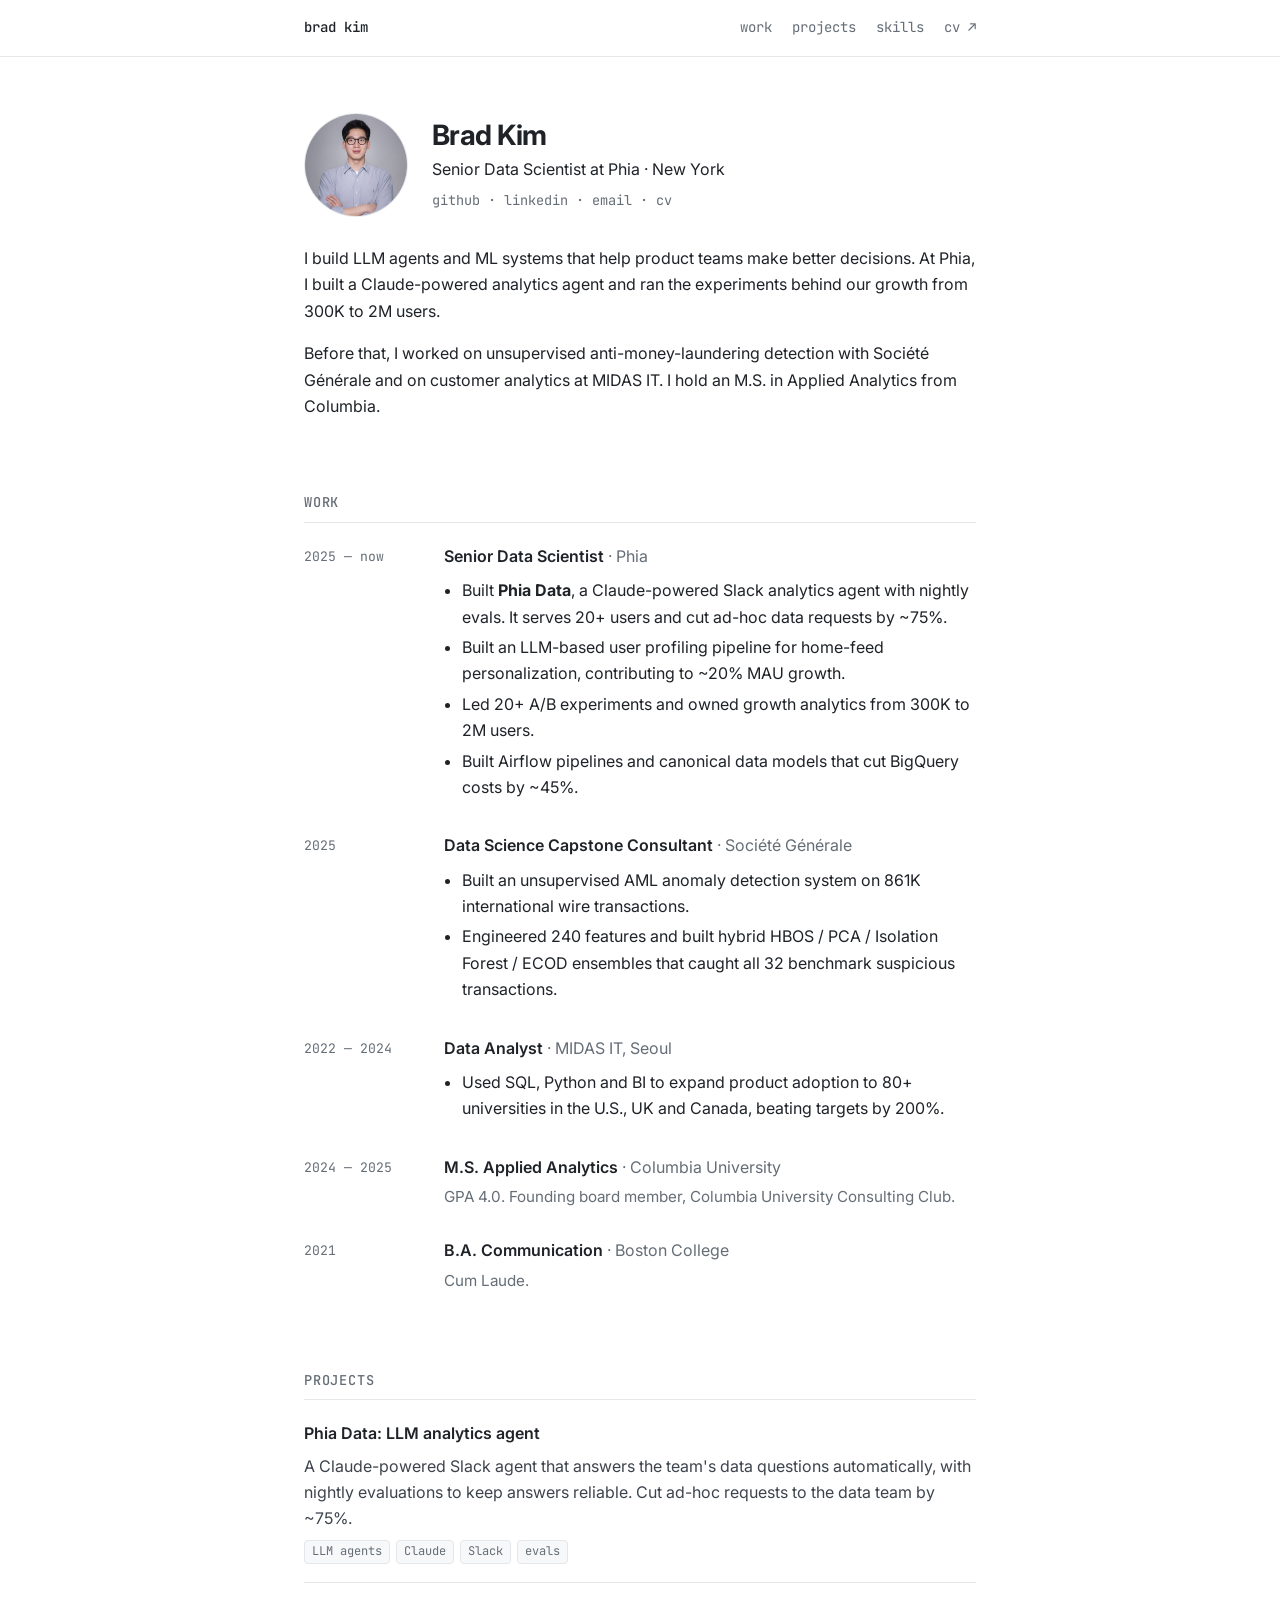
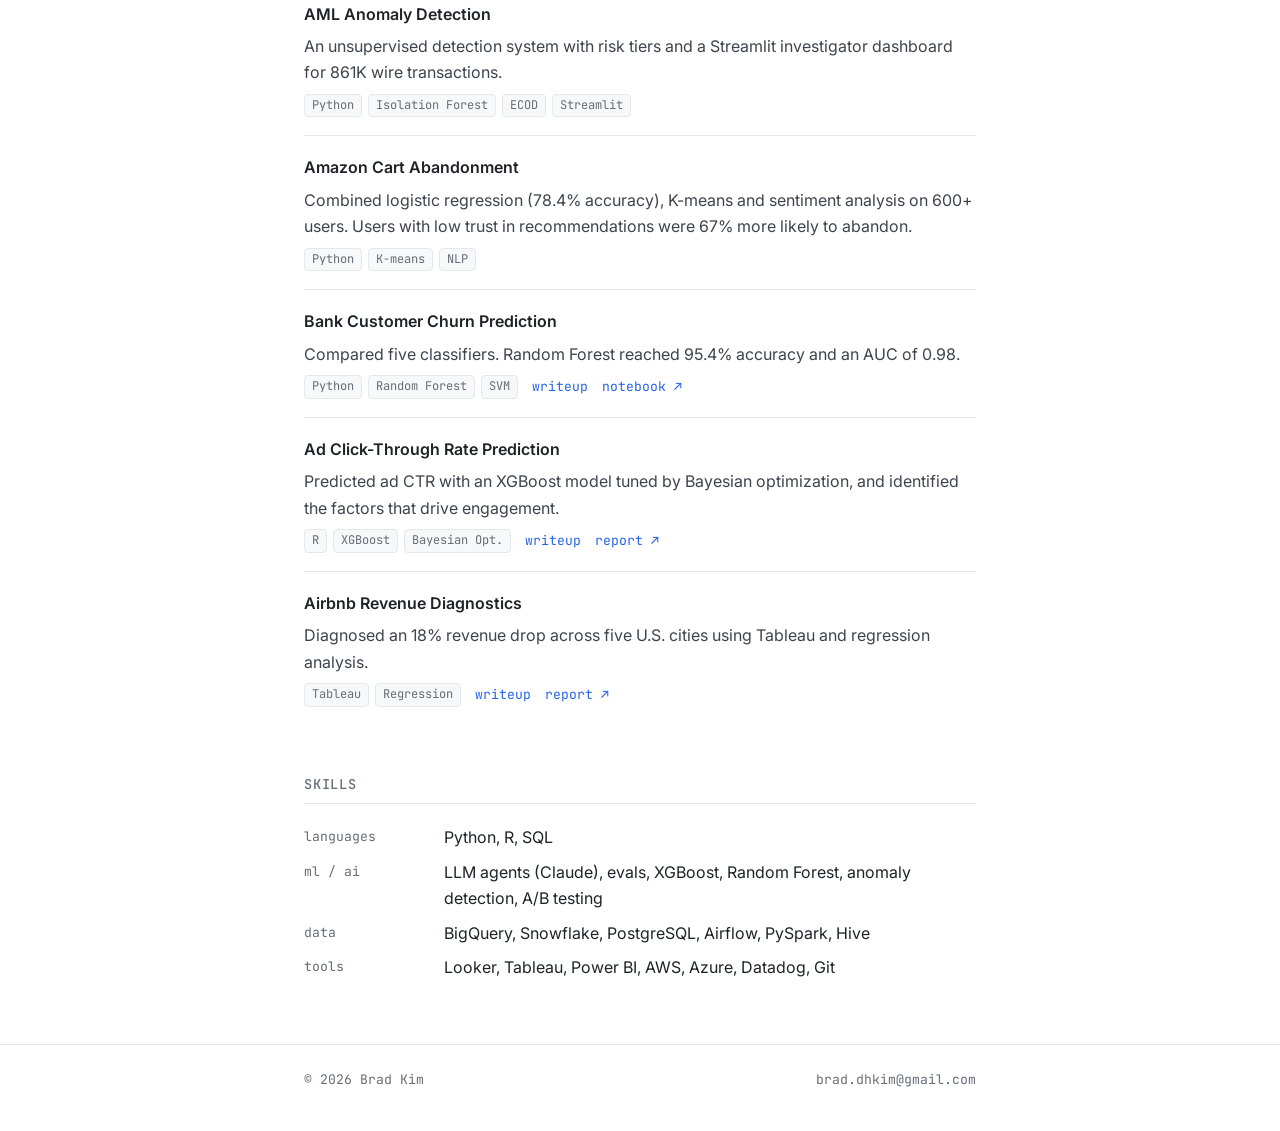
==== index.html @ bff3ca35 "Redesign site as research-minimal static HTML Replace the R Markdown site with plain HTML/CSS: a tex" ====
<!DOCTYPE html>
<html lang="en">
<head>
  <meta charset="UTF-8">
  <meta name="viewport" content="width=device-width, initial-scale=1.0">
  <title>Brad Kim</title>
  <meta name="description" content="Brad Kim is a Senior Data Scientist at Phia in New York, building LLM agents and ML systems for product growth.">
  <meta property="og:title" content="Brad Kim">
  <meta property="og:description" content="Senior Data Scientist at Phia. LLM agents, ML systems and experimentation.">
  <meta property="og:image" content="https://brad-kim.com/images/brad.jpg">
  <meta property="og:url" content="https://brad-kim.com/">
  <link rel="preconnect" href="https://fonts.googleapis.com">
  <link rel="preconnect" href="https://fonts.gstatic.com" crossorigin>
  <link href="https://fonts.googleapis.com/css2?family=Inter:wght@400;500;600;700&family=JetBrains+Mono:wght@400;500&display=swap" rel="stylesheet">
  <link rel="stylesheet" href="assets/style.css">
</head>
<body>

  <nav class="nav">
    <div class="container nav-inner">
      <a href="#" class="nav-logo">brad kim</a>
      <div class="nav-links">
        <a href="#work">work</a>
        <a href="#projects">projects</a>
        <a href="#skills">skills</a>
        <a href="files/Resume_BradKim.pdf" target="_blank" rel="noopener" class="nav-cta">cv ↗</a>
      </div>
    </div>
  </nav>

  <main class="container">

    <header class="intro">
      <div class="profile">
        <img src="images/brad.jpg" alt="Brad Kim">
        <div>
          <h1>Brad Kim</h1>
          <div class="role">Senior Data Scientist at Phia · New York</div>
          <div class="links">
            <a href="https://github.com/bradkim00" target="_blank" rel="noopener">github</a> ·
            <a href="https://www.linkedin.com/in/bradkim0/" target="_blank" rel="noopener">linkedin</a> ·
            <a href="mailto:brad.dhkim@gmail.com">email</a> ·
            <a href="files/Resume_BradKim.pdf" target="_blank" rel="noopener">cv</a>
          </div>
        </div>
      </div>

      <p>
        I build LLM agents and ML systems that help product teams make better decisions.
        At Phia, I built a Claude-powered analytics agent and ran the experiments behind
        our growth from 300K to 2M users.
      </p>
      <p>
        Before that, I worked on unsupervised anti-money-laundering detection with
        Société Générale and on customer analytics at MIDAS IT. I hold an M.S. in
        Applied Analytics from Columbia.
      </p>
    </header>

    <section id="work">
      <h2>Work</h2>

      <div class="entry">
        <div class="when">2025 — now</div>
        <div>
          <h3>Senior Data Scientist <span class="org">· Phia</span></h3>
          <ul>
            <li>Built <strong>Phia Data</strong>, a Claude-powered Slack analytics agent with nightly evals. It serves 20+ users and cut ad-hoc data requests by ~75%.</li>
            <li>Built an LLM-based user profiling pipeline for home-feed personalization, contributing to ~20% MAU growth.</li>
            <li>Led 20+ A/B experiments and owned growth analytics from 300K to 2M users.</li>
            <li>Built Airflow pipelines and canonical data models that cut BigQuery costs by ~45%.</li>
          </ul>
        </div>
      </div>

      <div class="entry">
        <div class="when">2025</div>
        <div>
          <h3>Data Science Capstone Consultant <span class="org">· Société Générale</span></h3>
          <ul>
            <li>Built an unsupervised AML anomaly detection system on 861K international wire transactions.</li>
            <li>Engineered 240 features and built hybrid HBOS / PCA / Isolation Forest / ECOD ensembles that caught all 32 benchmark suspicious transactions.</li>
          </ul>
        </div>
      </div>

      <div class="entry">
        <div class="when">2022 — 2024</div>
        <div>
          <h3>Data Analyst <span class="org">· MIDAS IT, Seoul</span></h3>
          <ul>
            <li>Used SQL, Python and BI to expand product adoption to 80+ universities in the U.S., UK and Canada, beating targets by 200%.</li>
          </ul>
        </div>
      </div>

      <div class="entry">
        <div class="when">2024 — 2025</div>
        <div>
          <h3>M.S. Applied Analytics <span class="org">· Columbia University</span></h3>
          <p class="note">GPA 4.0. Founding board member, Columbia University Consulting Club.</p>
        </div>
      </div>

      <div class="entry">
        <div class="when">2021</div>
        <div>
          <h3>B.A. Communication <span class="org">· Boston College</span></h3>
          <p class="note">Cum Laude.</p>
        </div>
      </div>
    </section>

    <section id="projects">
      <h2>Projects</h2>

      <div class="project">
        <div class="project-head"><h3>Phia Data: LLM analytics agent</h3></div>
        <p>A Claude-powered Slack agent that answers the team's data questions automatically, with nightly evaluations to keep answers reliable. Cut ad-hoc requests to the data team by ~75%.</p>
        <div class="meta"><div class="tags"><span class="tag">LLM agents</span><span class="tag">Claude</span><span class="tag">Slack</span><span class="tag">evals</span></div></div>
      </div>

      <div class="project">
        <div class="project-head"><h3>AML Anomaly Detection</h3></div>
        <p>An unsupervised detection system with risk tiers and a Streamlit investigator dashboard for 861K wire transactions.</p>
        <div class="meta"><div class="tags"><span class="tag">Python</span><span class="tag">Isolation Forest</span><span class="tag">ECOD</span><span class="tag">Streamlit</span></div></div>
      </div>

      <div class="project">
        <div class="project-head"><h3>Amazon Cart Abandonment</h3></div>
        <p>Combined logistic regression (78.4% accuracy), K-means and sentiment analysis on 600+ users. Users with low trust in recommendations were 67% more likely to abandon.</p>
        <div class="meta"><div class="tags"><span class="tag">Python</span><span class="tag">K-means</span><span class="tag">NLP</span></div></div>
      </div>

      <div class="project">
        <div class="project-head"><h3><a href="projects/bank-churn.html">Bank Customer Churn Prediction</a></h3></div>
        <p>Compared five classifiers. Random Forest reached 95.4% accuracy and an AUC of 0.98.</p>
        <div class="meta">
          <div class="tags"><span class="tag">Python</span><span class="tag">Random Forest</span><span class="tag">SVM</span></div>
          <a href="projects/bank-churn.html">writeup</a>
          <a href="https://nbviewer.org/github/bradkim00/daehwankim96.github.io/blob/main/files/Bank_Churn_Rate.ipynb" target="_blank" rel="noopener">notebook ↗</a>
        </div>
      </div>

      <div class="project">
        <div class="project-head"><h3><a href="projects/ctr-prediction.html">Ad Click-Through Rate Prediction</a></h3></div>
        <p>Predicted ad CTR with an XGBoost model tuned by Bayesian optimization, and identified the factors that drive engagement.</p>
        <div class="meta">
          <div class="tags"><span class="tag">R</span><span class="tag">XGBoost</span><span class="tag">Bayesian Opt.</span></div>
          <a href="projects/ctr-prediction.html">writeup</a>
          <a href="files/PAC_Dae-Hwan-Kim.html" target="_blank" rel="noopener">report ↗</a>
        </div>
      </div>

      <div class="project">
        <div class="project-head"><h3><a href="projects/airbnb-revboost.html">Airbnb Revenue Diagnostics</a></h3></div>
        <p>Diagnosed an 18% revenue drop across five U.S. cities using Tableau and regression analysis.</p>
        <div class="meta">
          <div class="tags"><span class="tag">Tableau</span><span class="tag">Regression</span></div>
          <a href="projects/airbnb-revboost.html">writeup</a>
          <a href="files/Revboost.pdf" target="_blank" rel="noopener">report ↗</a>
        </div>
      </div>
    </section>

    <section id="skills">
      <h2>Skills</h2>
      <dl class="skills">
        <dt>languages</dt><dd>Python, R, SQL</dd>
        <dt>ml / ai</dt><dd>LLM agents (Claude), evals, XGBoost, Random Forest, anomaly detection, A/B testing</dd>
        <dt>data</dt><dd>BigQuery, Snowflake, PostgreSQL, Airflow, PySpark, Hive</dd>
        <dt>tools</dt><dd>Looker, Tableau, Power BI, AWS, Azure, Datadog, Git</dd>
      </dl>
    </section>
  </main>

  <footer>
    <div class="container footer-inner">
      <div>© 2026 Brad Kim</div>
      <div><a href="mailto:brad.dhkim@gmail.com">brad.dhkim@gmail.com</a></div>
    </div>
  </footer>

</body>
</html>
---- assets/style.css ----
/* ---------- Tokens ---------- */
:root {
  --bg: #ffffff;
  --text: #1f2328;
  --text-muted: #656d76;
  --border: #e5e7eb;
  --bg-soft: #f6f8fa;
  --accent: #2563eb;
  --max: 720px;
  --font: "Inter", -apple-system, BlinkMacSystemFont, "Segoe UI", Roboto, sans-serif;
  --mono: "JetBrains Mono", ui-monospace, SFMono-Regular, Menlo, monospace;
}

*, *::before, *::after { box-sizing: border-box; }

body {
  margin: 0;
  font-family: var(--font);
  font-size: 16px;
  line-height: 1.65;
  color: var(--text);
  background: var(--bg);
  -webkit-font-smoothing: antialiased;
}

img { max-width: 100%; display: block; }
a { color: var(--accent); text-decoration: none; }
a:hover { text-decoration: underline; text-underline-offset: 3px; }

.container { max-width: var(--max); margin: 0 auto; padding: 0 24px; }

/* ---------- Nav ---------- */
.nav { border-bottom: 1px solid var(--border); }
.nav-inner {
  display: flex;
  align-items: center;
  justify-content: space-between;
  height: 56px;
  font-family: var(--mono);
  font-size: 0.875rem;
}
.nav-logo { color: var(--text); font-weight: 500; }
.nav-logo:hover { text-decoration: none; }
.nav-links { display: flex; gap: 20px; }
.nav-links a { color: var(--text-muted); }
.nav-links a:hover { color: var(--text); text-decoration: none; }

/* ---------- Intro ---------- */
.intro { padding: 56px 0 8px; }
.profile { display: flex; gap: 24px; align-items: center; margin-bottom: 28px; }
.profile img {
  width: 104px;
  height: 104px;
  border-radius: 50%;
  object-fit: cover;
  object-position: center 20%;
  border: 1px solid var(--border);
  flex-shrink: 0;
}
.profile h1 { margin: 0; font-size: 1.75rem; letter-spacing: -0.02em; line-height: 1.2; }
.profile .role { margin-top: 4px; }
.profile .links {
  margin-top: 6px;
  font-family: var(--mono);
  font-size: 0.85rem;
  color: var(--text-muted);
}
.profile .links a { color: var(--text-muted); }
.profile .links a:hover { color: var(--accent); }
.intro p { margin: 0 0 16px; }

/* ---------- Sections ---------- */
section { padding-top: 48px; }
h2 {
  font-size: 0.85rem;
  font-family: var(--mono);
  font-weight: 500;
  text-transform: uppercase;
  letter-spacing: 0.06em;
  color: var(--text-muted);
  margin: 0 0 20px;
  padding-bottom: 8px;
  border-bottom: 1px solid var(--border);
}

/* ---------- Work ---------- */
.entry {
  display: grid;
  grid-template-columns: 120px 1fr;
  gap: 20px;
  margin-bottom: 28px;
}
.entry .when {
  font-family: var(--mono);
  font-size: 0.82rem;
  color: var(--text-muted);
  padding-top: 3px;
}
.entry h3 { margin: 0; font-size: 1rem; font-weight: 600; }
.entry h3 .org { font-weight: 400; color: var(--text-muted); }
.entry ul { margin: 8px 0 0; padding-left: 18px; }
.entry li { margin-bottom: 4px; }
.entry .note { margin: 4px 0 0; color: var(--text-muted); font-size: 0.95rem; }

/* ---------- Projects ---------- */
.project { padding: 18px 0; border-bottom: 1px solid var(--border); }
.project:first-of-type { padding-top: 0; }
.project:last-child { border-bottom: 0; }
.project-head {
  display: flex;
  justify-content: space-between;
  align-items: baseline;
  gap: 16px;
}
.project h3 { margin: 0; font-size: 1rem; font-weight: 600; }
.project h3 a { color: var(--text); }
.project h3 a:hover { color: var(--accent); }
.project .year { font-family: var(--mono); font-size: 0.82rem; color: var(--text-muted); flex-shrink: 0; }
.project p { margin: 6px 0 8px; color: #3d444d; }
.project .meta { display: flex; flex-wrap: wrap; align-items: center; gap: 6px 14px; }
.project .meta > a { font-family: var(--mono); font-size: 0.82rem; }

.tags { display: flex; flex-wrap: wrap; gap: 6px; }
.tag {
  font-family: var(--mono);
  font-size: 0.75rem;
  padding: 1px 7px;
  border-radius: 4px;
  background: var(--bg-soft);
  border: 1px solid var(--border);
  color: var(--text-muted);
}

/* ---------- Skills ---------- */
.skills { margin: 0; display: grid; grid-template-columns: 120px 1fr; gap: 8px 20px; }
.skills dt { font-family: var(--mono); font-size: 0.82rem; color: var(--text-muted); padding-top: 2px; }
.skills dd { margin: 0; }

/* ---------- Footer ---------- */
footer {
  margin-top: 64px;
  padding: 24px 0 40px;
  border-top: 1px solid var(--border);
  font-family: var(--mono);
  font-size: 0.82rem;
  color: var(--text-muted);
}
.footer-inner { display: flex; justify-content: space-between; gap: 16px; }
footer a { color: var(--text-muted); }

/* ---------- Project detail page ---------- */
.article { max-width: var(--max); margin: 0 auto; padding: 40px 24px 0; }
.back { font-family: var(--mono); font-size: 0.85rem; color: var(--text-muted); }
.article h1 { font-size: 1.9rem; line-height: 1.2; letter-spacing: -0.02em; margin: 20px 0 8px; }
.article .subtitle { font-size: 1.05rem; color: var(--text-muted); margin: 0 0 16px; }
.article h2 { margin-top: 40px; }
.article figure { margin: 28px 0; }
.article figure img { border: 1px solid var(--border); border-radius: 6px; margin: 0 auto; }
.article figcaption {
  text-align: center;
  font-family: var(--mono);
  font-size: 0.8rem;
  color: var(--text-muted);
  margin-top: 8px;
}
.article code {
  font-family: var(--mono);
  font-size: 0.85em;
  background: var(--bg-soft);
  border: 1px solid var(--border);
  padding: 1px 5px;
  border-radius: 4px;
}
.highlight {
  margin: 24px 0;
  padding: 14px 18px;
  background: var(--bg-soft);
  border: 1px solid var(--border);
  border-left: 3px solid var(--accent);
  border-radius: 4px;
}
.highlight p { margin: 0; }
.btn { font-family: var(--mono); font-size: 0.9rem; }
.btn-primary::before { content: "→ "; }

/* ---------- Responsive ---------- */
@media (max-width: 600px) {
  .profile { flex-direction: column; align-items: flex-start; gap: 16px; }
  .entry, .skills { grid-template-columns: 1fr; gap: 4px; }
  .skills dd { margin-bottom: 10px; }
  .project-head { flex-direction: column; gap: 2px; }
  .nav-links a:not(.nav-cta) { display: none; }
}
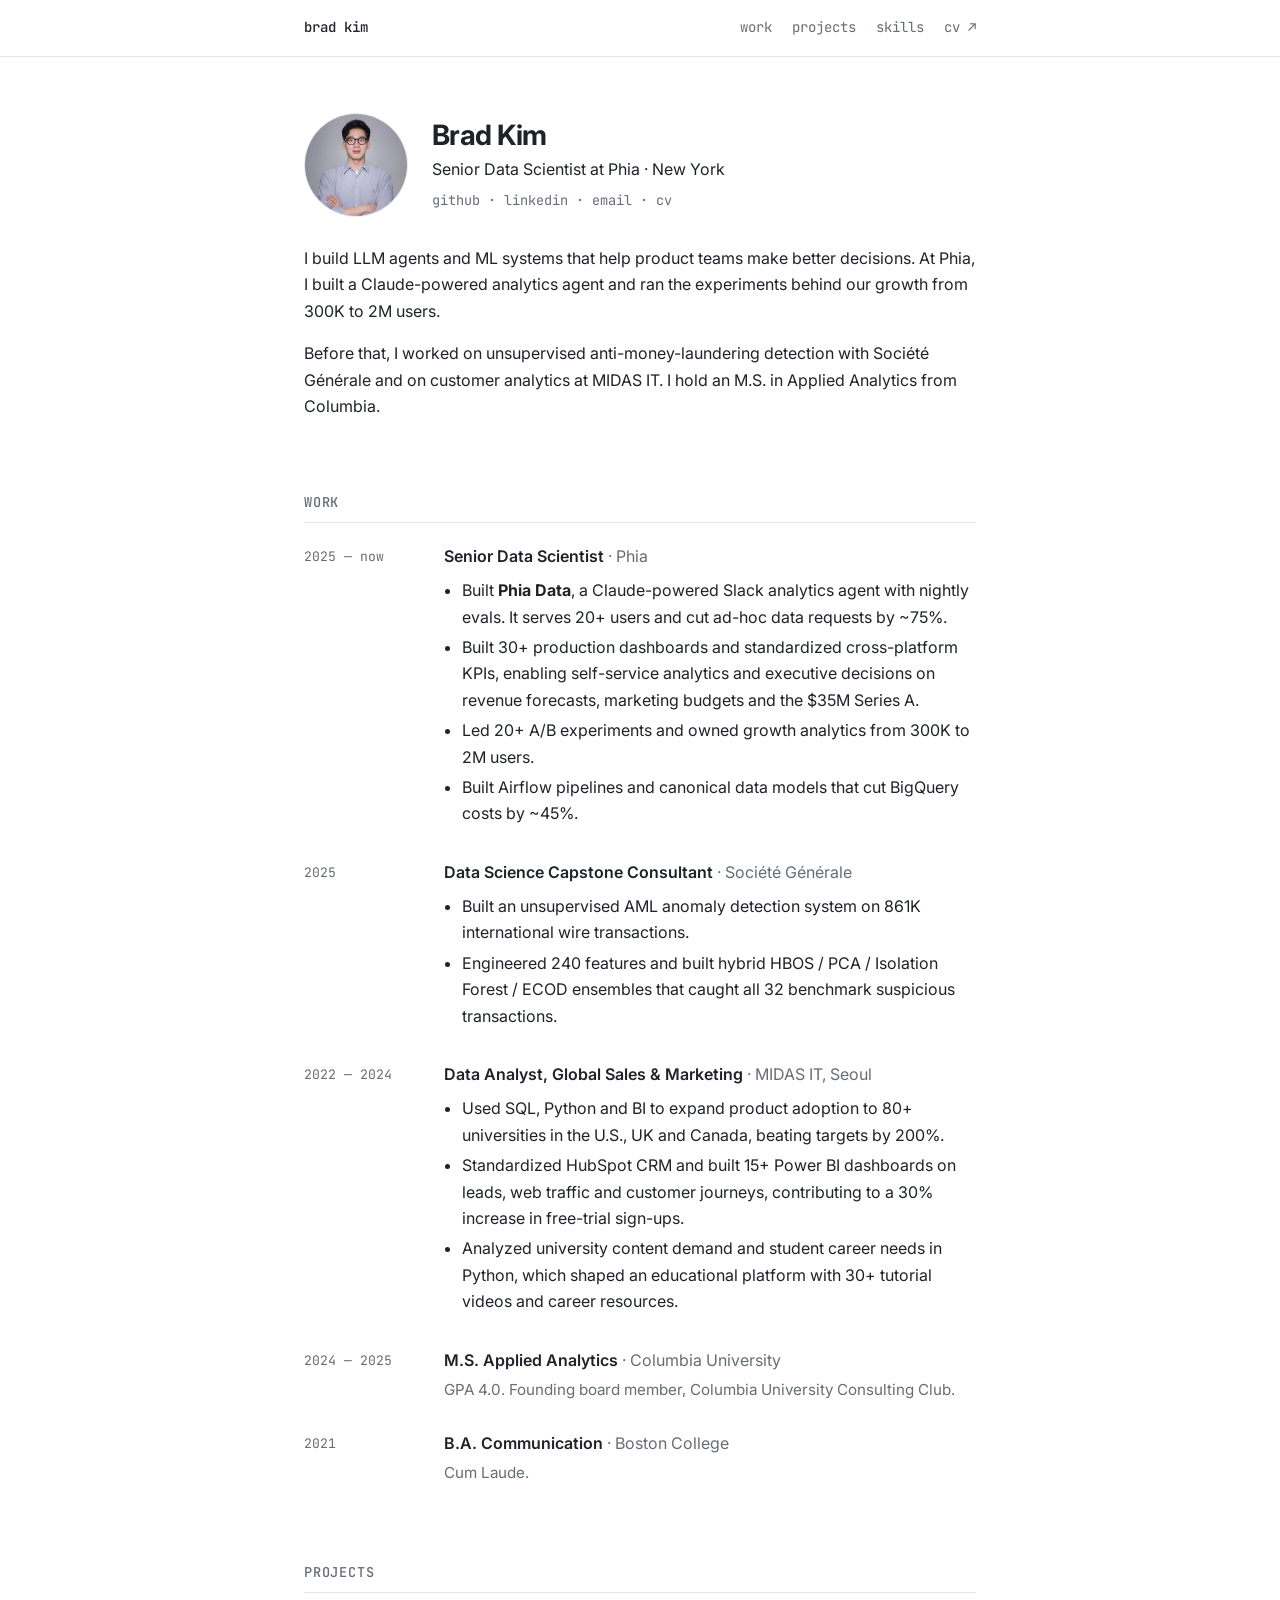
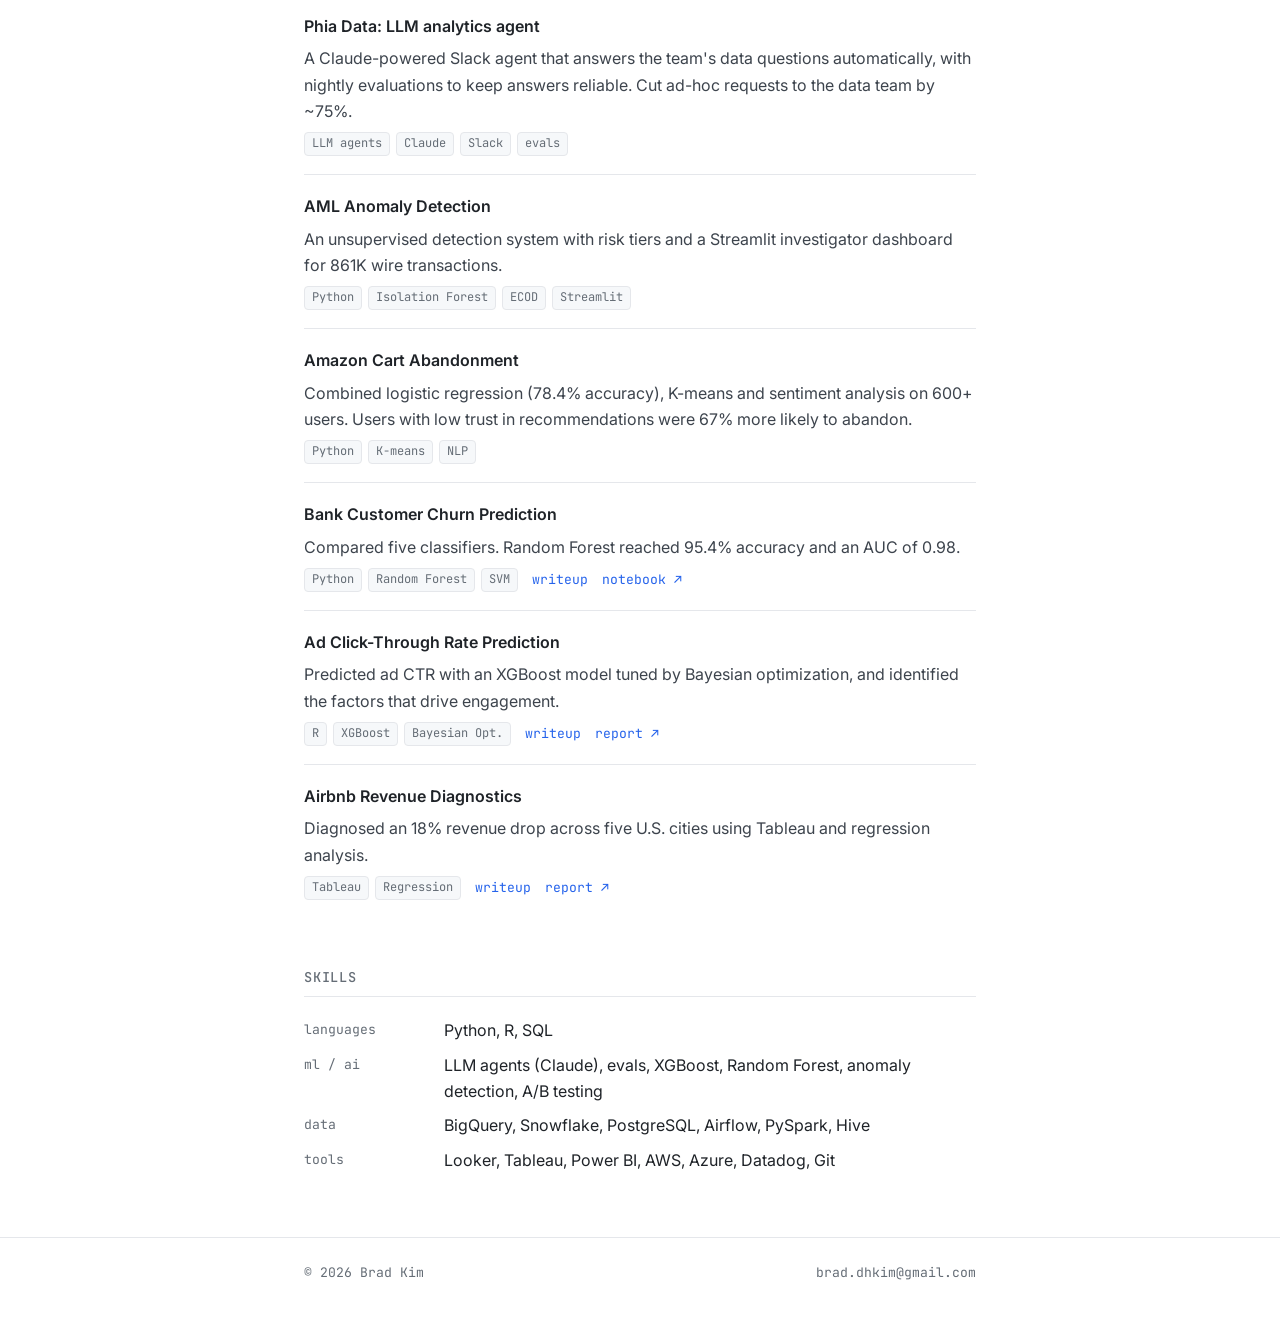
==== commit c052de71: "Expand MIDAS IT experience and replace MAU claim with KPI work Co-Authored-By: Claude Opus 5.5 <nore" ====
--- a/index.html
+++ b/index.html
@@ -66,7 +66,7 @@
           <h3>Senior Data Scientist <span class="org">· Phia</span></h3>
           <ul>
             <li>Built <strong>Phia Data</strong>, a Claude-powered Slack analytics agent with nightly evals. It serves 20+ users and cut ad-hoc data requests by ~75%.</li>
-            <li>Built an LLM-based user profiling pipeline for home-feed personalization, contributing to ~20% MAU growth.</li>
+            <li>Built 30+ production dashboards and standardized cross-platform KPIs, enabling self-service analytics and executive decisions on revenue forecasts, marketing budgets and the $35M Series A.</li>
             <li>Led 20+ A/B experiments and owned growth analytics from 300K to 2M users.</li>
             <li>Built Airflow pipelines and canonical data models that cut BigQuery costs by ~45%.</li>
           </ul>
@@ -87,9 +87,11 @@
       <div class="entry">
         <div class="when">2022 — 2024</div>
         <div>
-          <h3>Data Analyst <span class="org">· MIDAS IT, Seoul</span></h3>
+          <h3>Data Analyst, Global Sales &amp; Marketing <span class="org">· MIDAS IT, Seoul</span></h3>
           <ul>
             <li>Used SQL, Python and BI to expand product adoption to 80+ universities in the U.S., UK and Canada, beating targets by 200%.</li>
+            <li>Standardized HubSpot CRM and built 15+ Power BI dashboards on leads, web traffic and customer journeys, contributing to a 30% increase in free-trial sign-ups.</li>
+            <li>Analyzed university content demand and student career needs in Python, which shaped an educational platform with 30+ tutorial videos and career resources.</li>
           </ul>
         </div>
       </div>
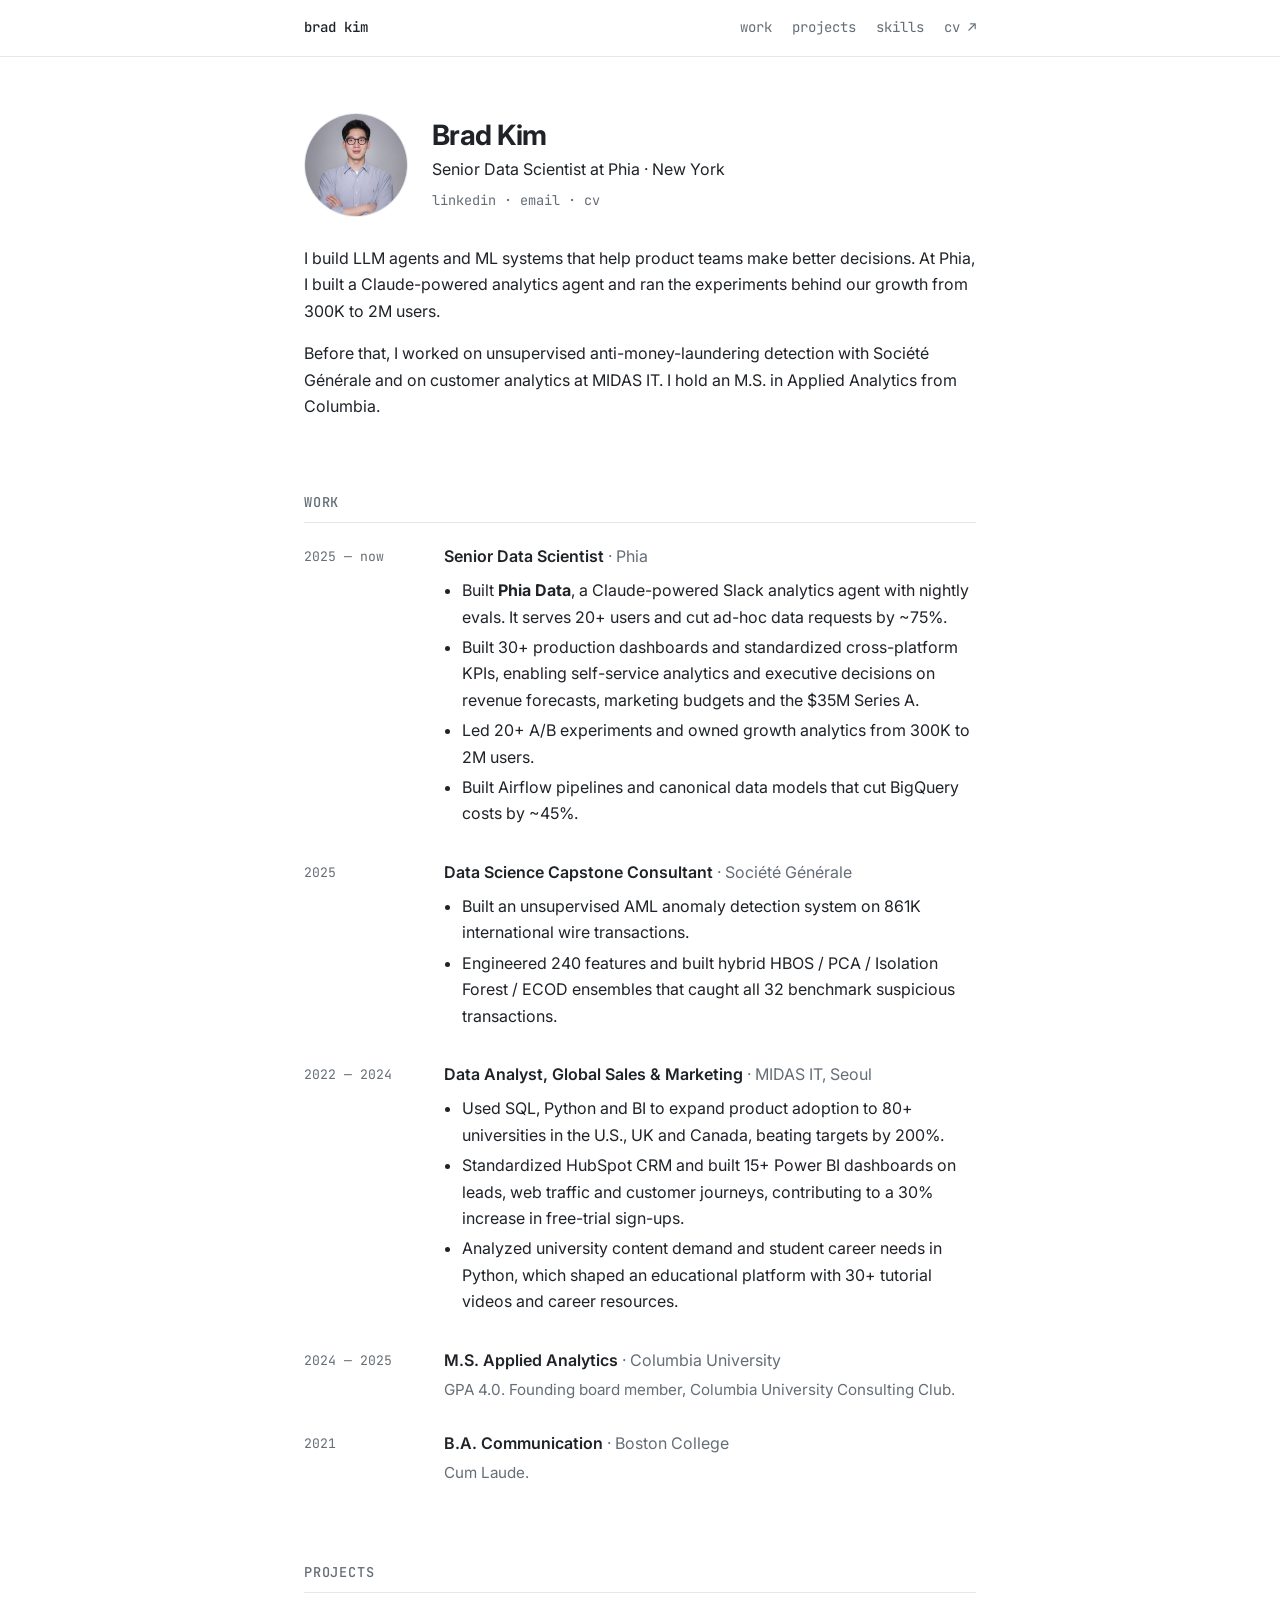
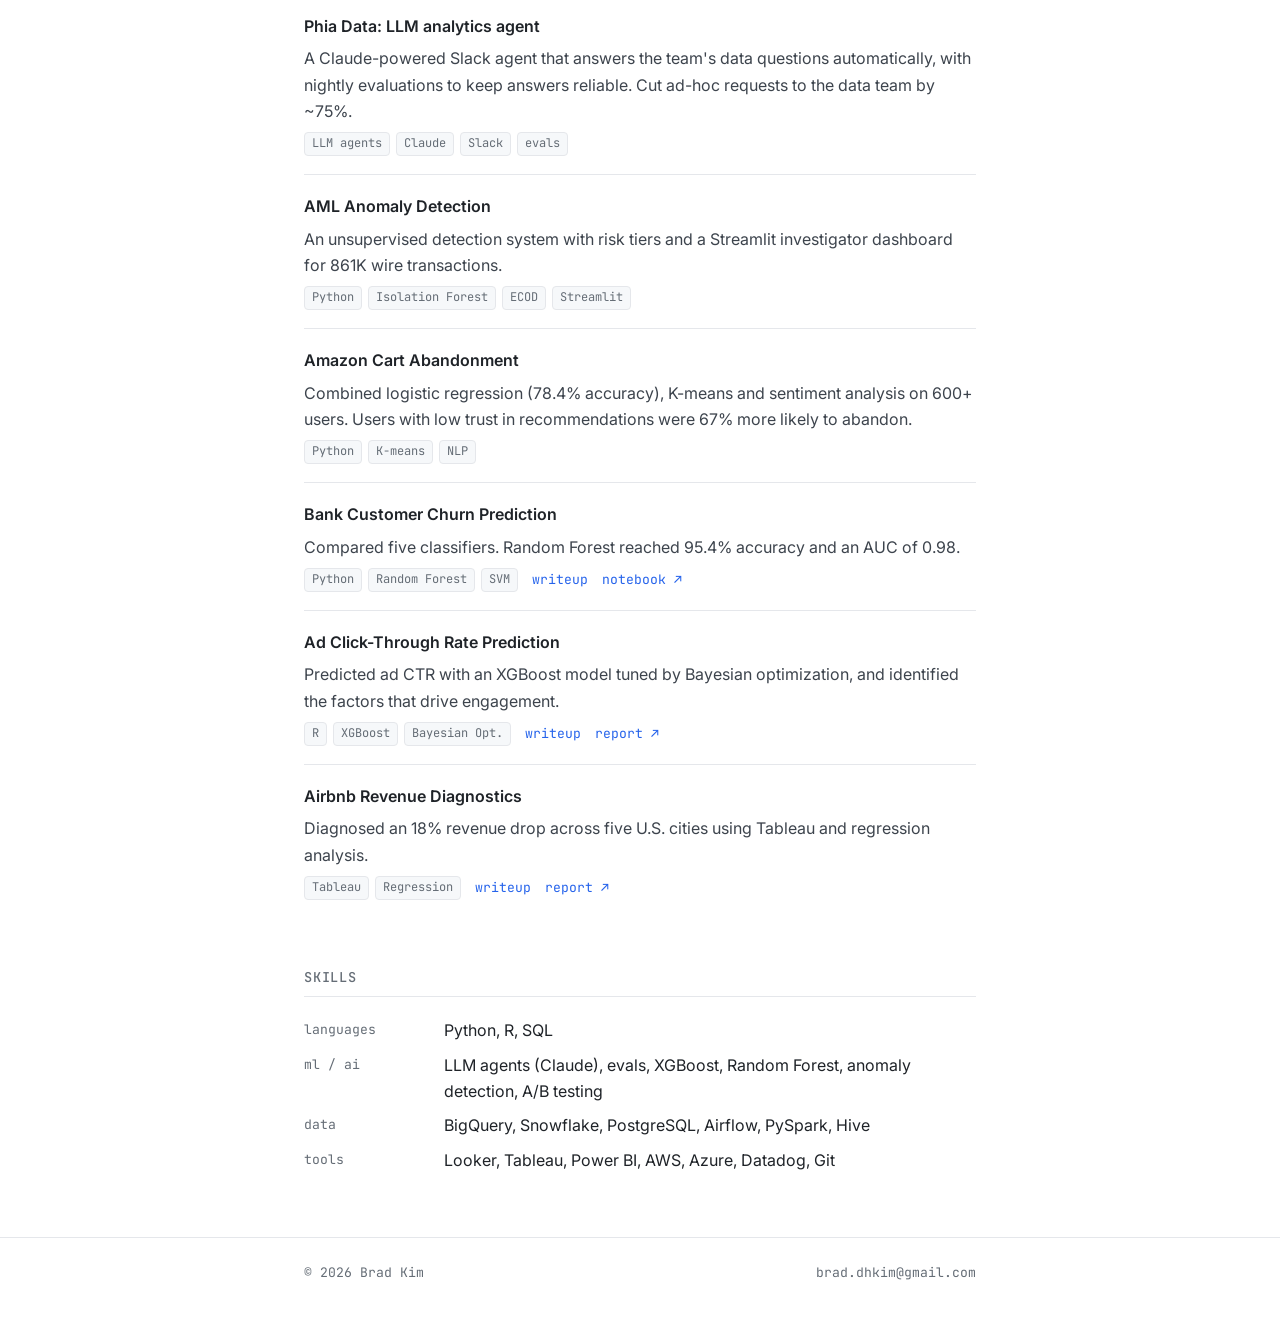
==== commit ddc4bf58: "Remove GitHub link from profile Co-Authored-By: Claude Opus 5.5 <noreply@anthropic.com>" ====
--- a/index.html
+++ b/index.html
@@ -37,7 +37,6 @@
           <h1>Brad Kim</h1>
           <div class="role">Senior Data Scientist at Phia · New York</div>
           <div class="links">
-            <a href="https://github.com/bradkim00" target="_blank" rel="noopener">github</a> ·
             <a href="https://www.linkedin.com/in/bradkim0/" target="_blank" rel="noopener">linkedin</a> ·
             <a href="mailto:brad.dhkim@gmail.com">email</a> ·
             <a href="files/Resume_BradKim.pdf" target="_blank" rel="noopener">cv</a>
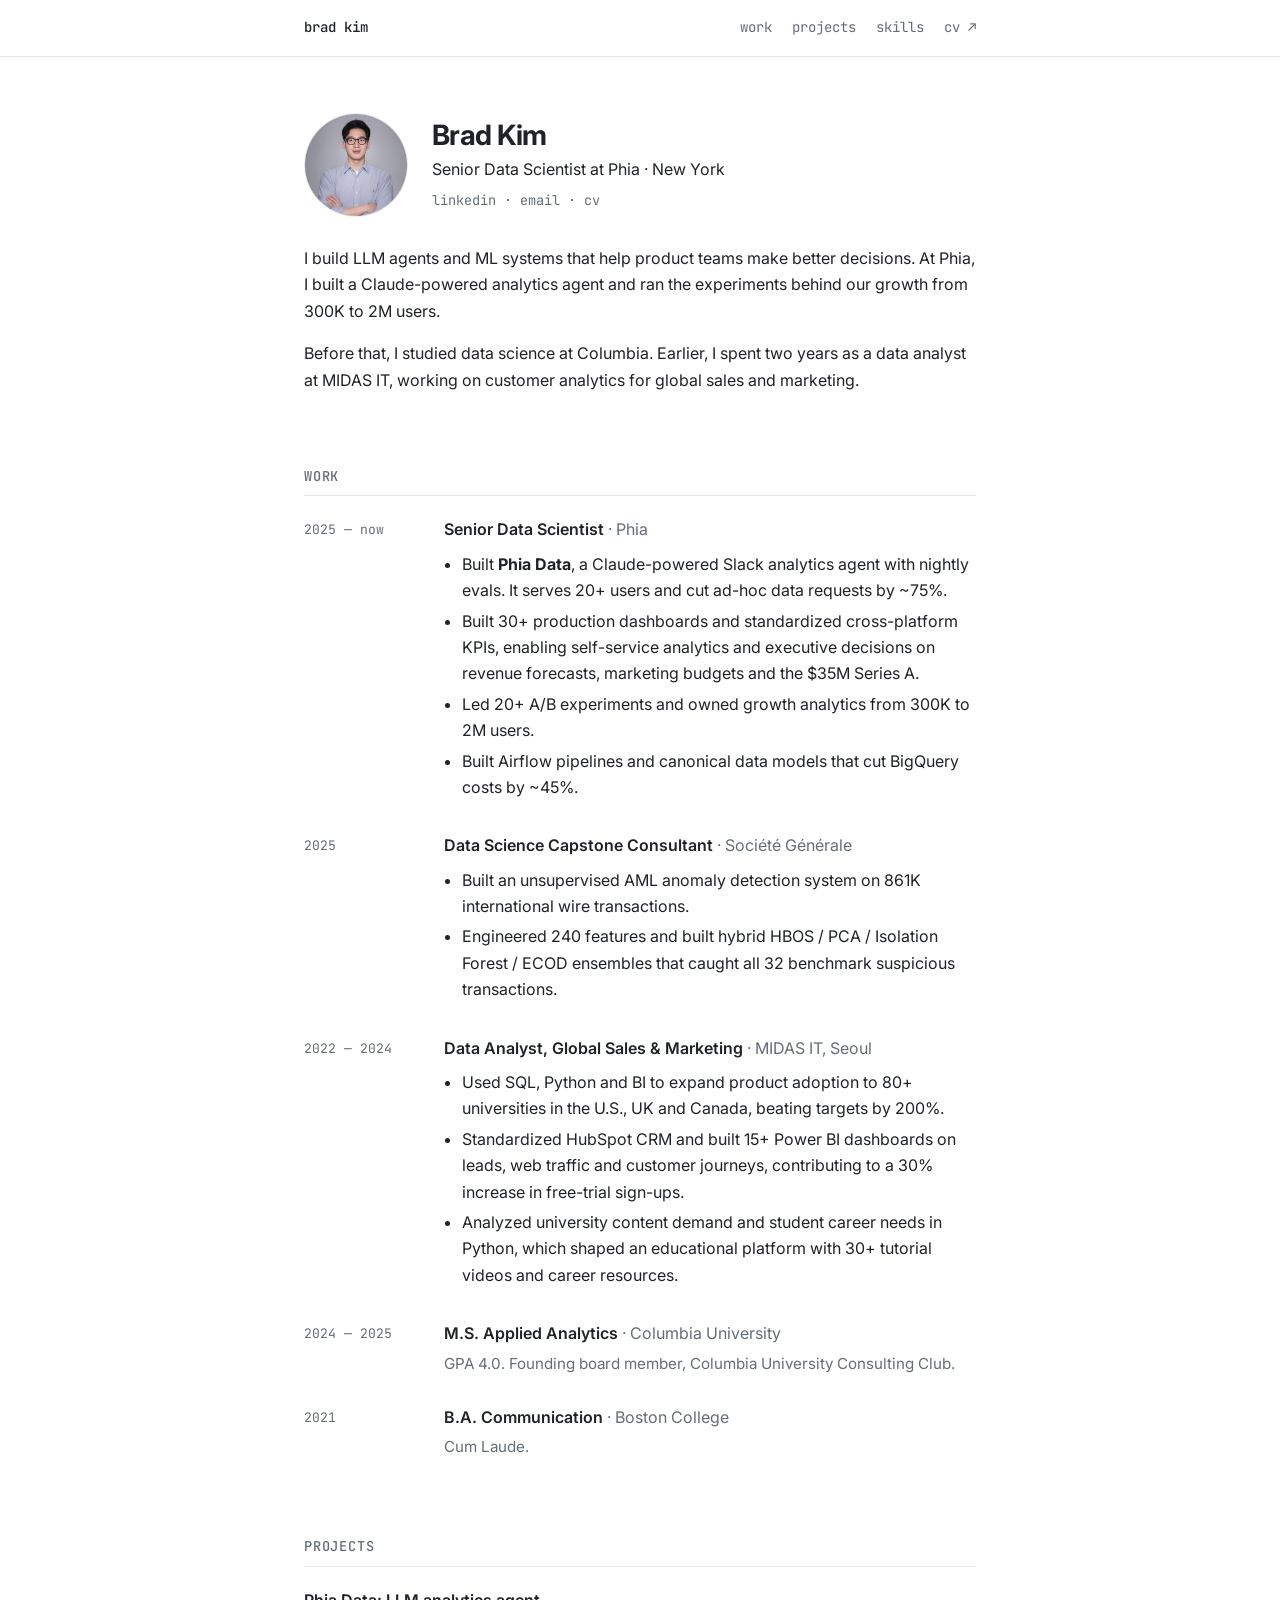
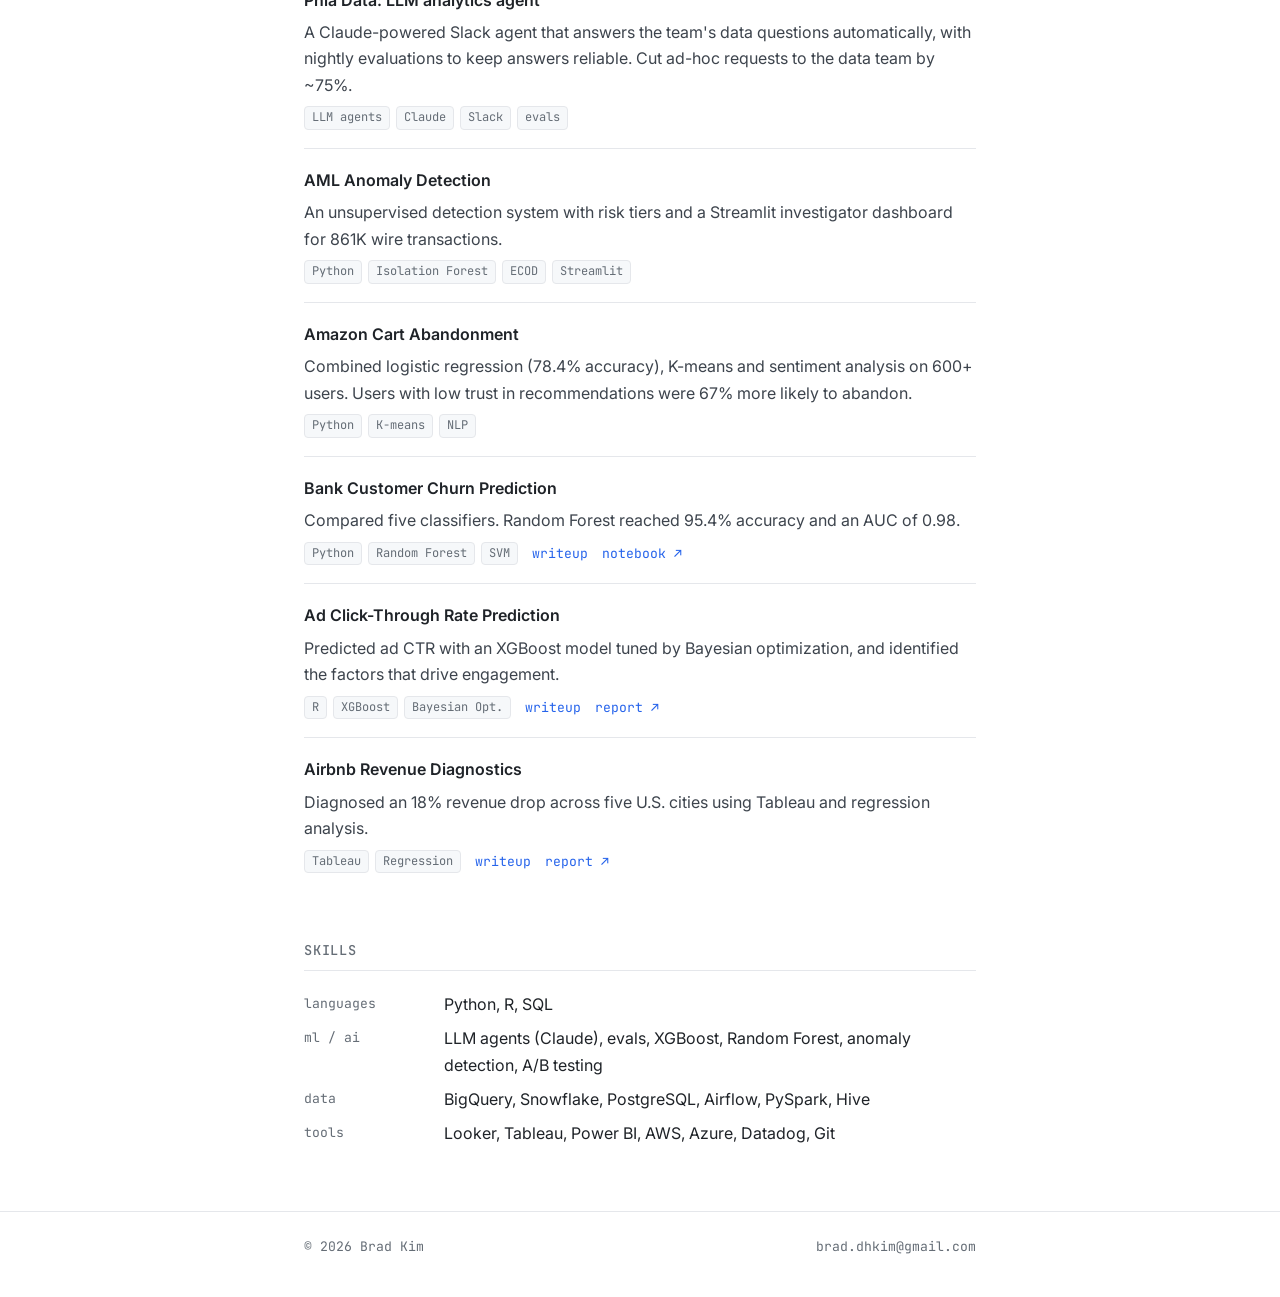
==== commit b2d3862a: "Simplify intro background paragraph Co-Authored-By: Claude Opus 5.5 <noreply@anthropic.com>" ====
--- a/index.html
+++ b/index.html
@@ -50,9 +50,9 @@
         our growth from 300K to 2M users.
       </p>
       <p>
-        Before that, I worked on unsupervised anti-money-laundering detection with
-        Société Générale and on customer analytics at MIDAS IT. I hold an M.S. in
-        Applied Analytics from Columbia.
+        Before that, I studied data science at Columbia. Earlier, I spent two years
+        as a data analyst at MIDAS IT, working on customer analytics for global
+        sales and marketing.
       </p>
     </header>
 
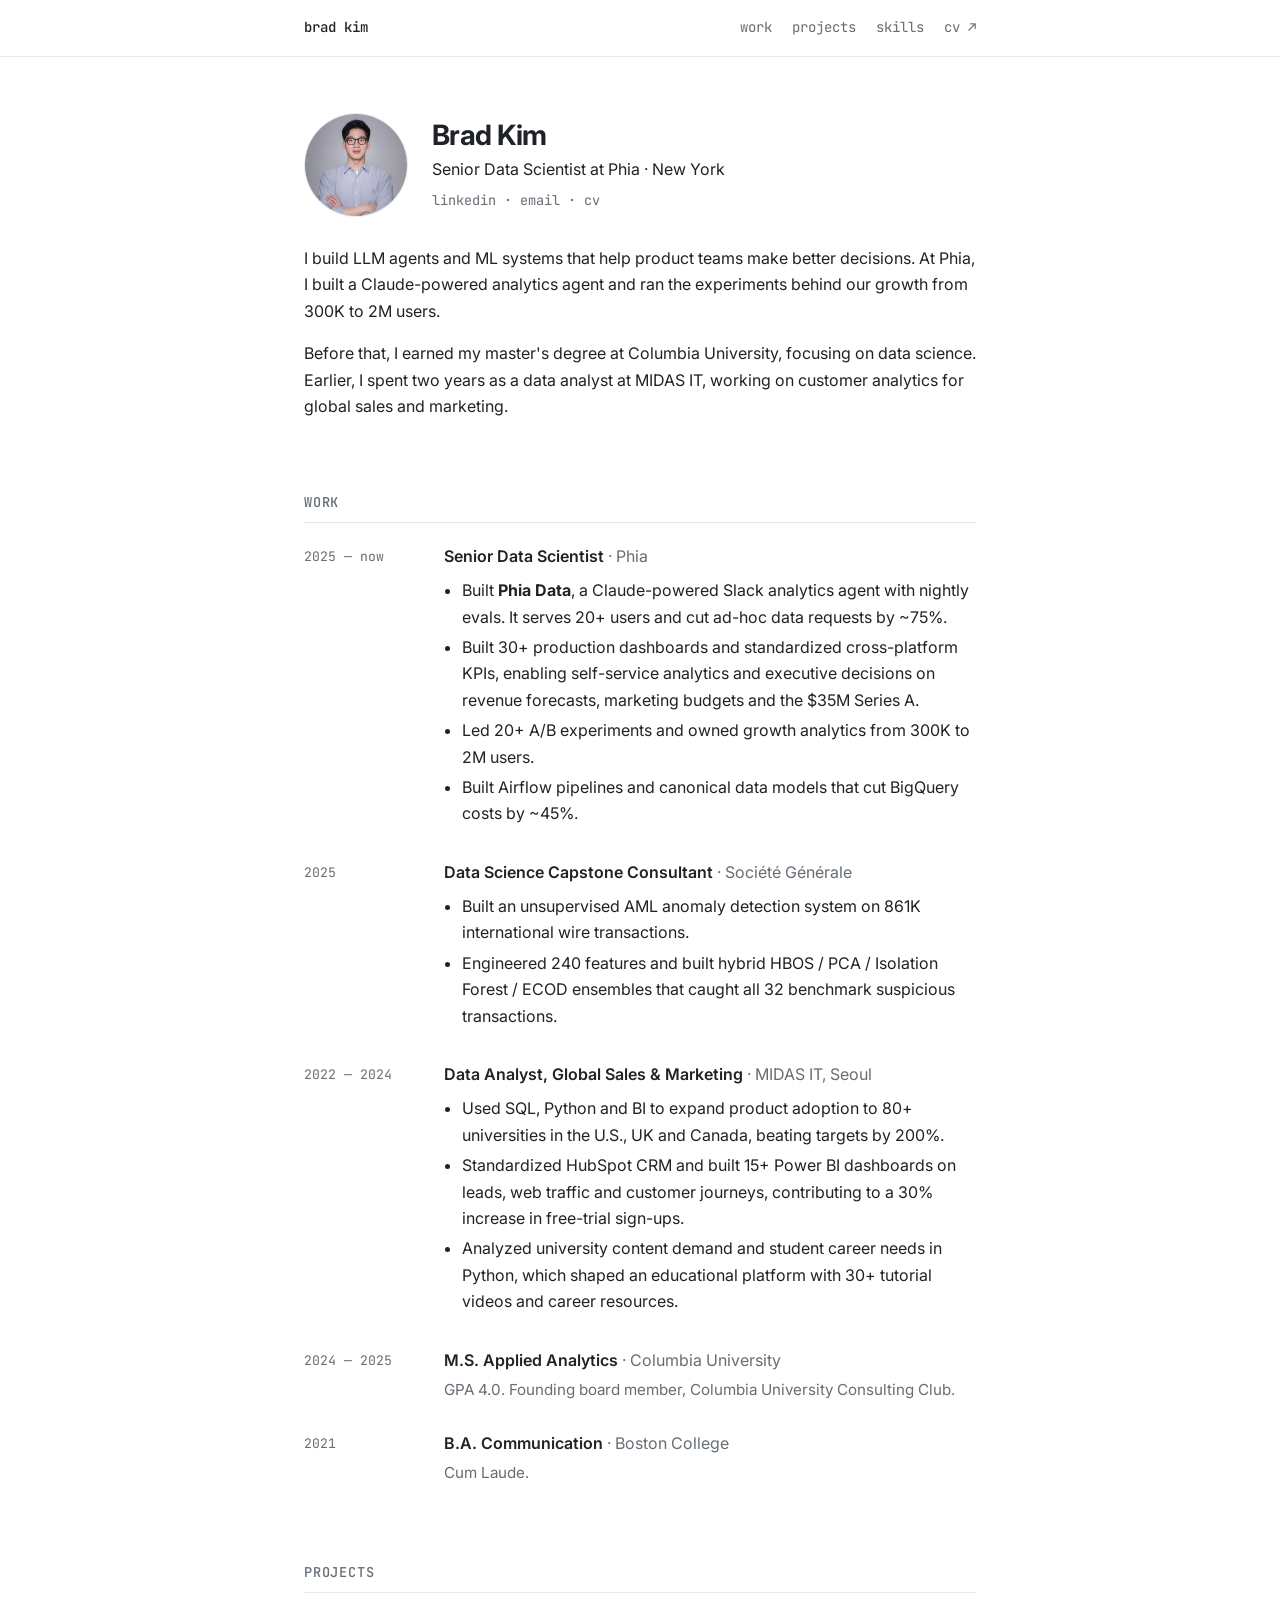
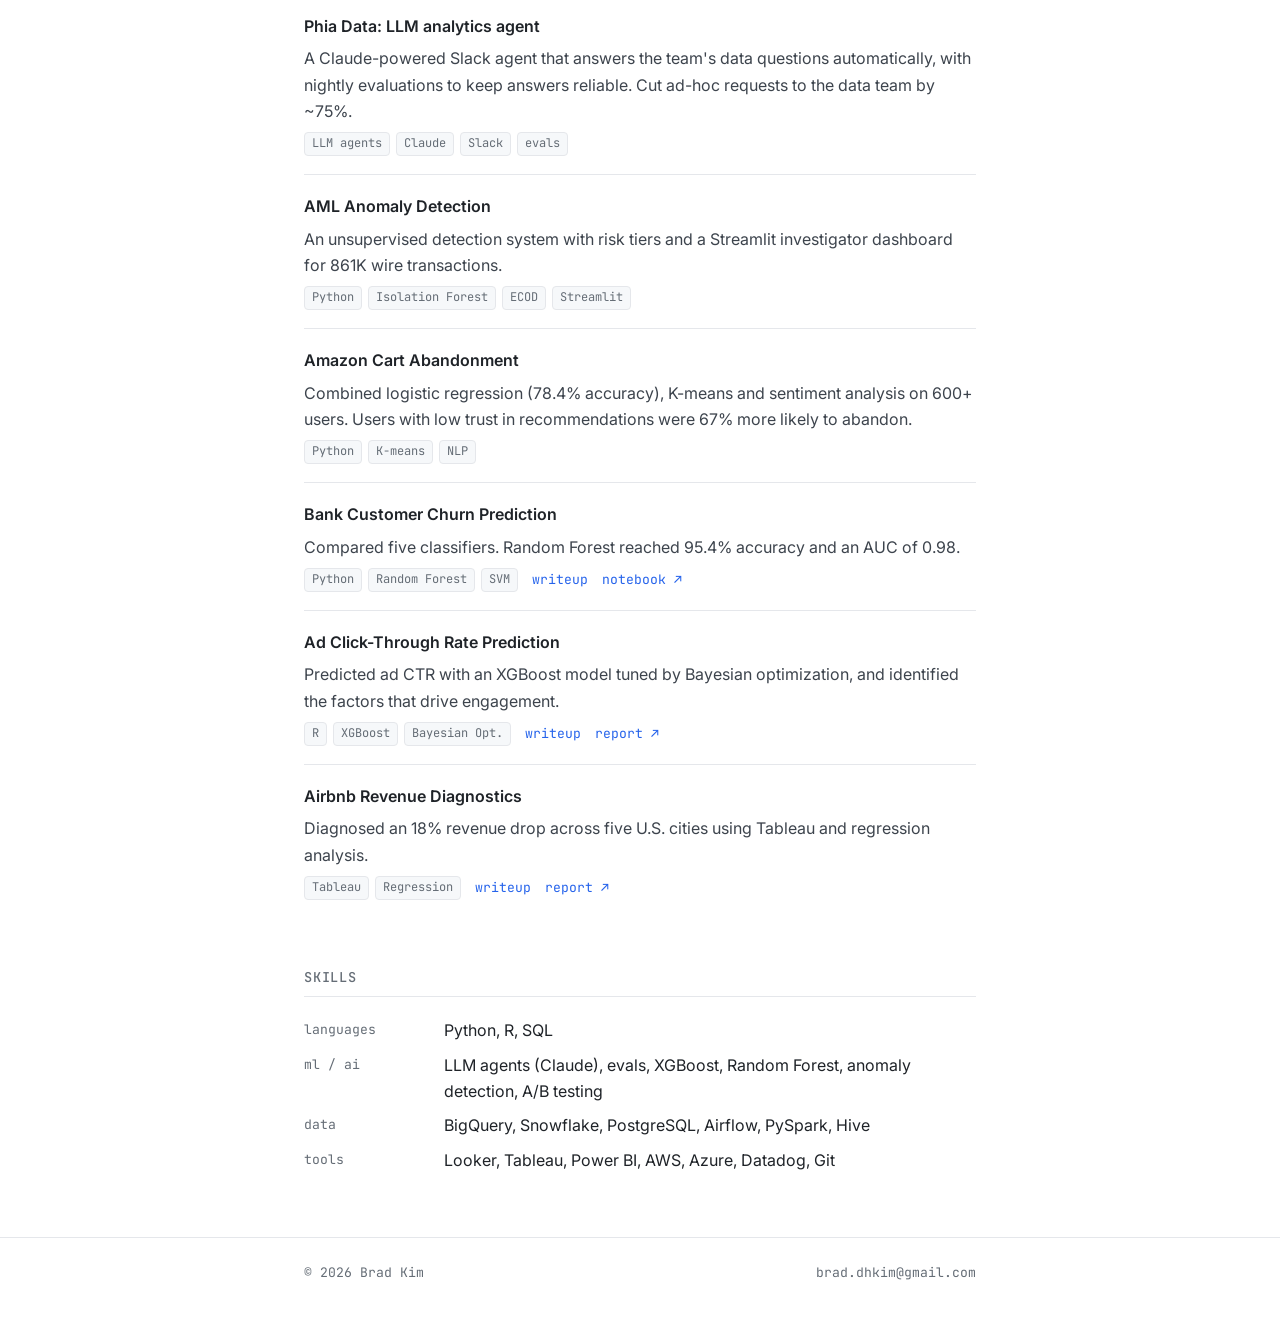
==== commit 84fff682: "Describe Columbia as master's degree in intro Co-Authored-By: Claude Opus 5.5 <noreply@anthropic.com" ====
--- a/index.html
+++ b/index.html
@@ -50,7 +50,8 @@
         our growth from 300K to 2M users.
       </p>
       <p>
-        Before that, I studied data science at Columbia. Earlier, I spent two years
+        Before that, I earned my master's degree at Columbia University, focusing on
+        data science. Earlier, I spent two years
         as a data analyst at MIDAS IT, working on customer analytics for global
         sales and marketing.
       </p>
